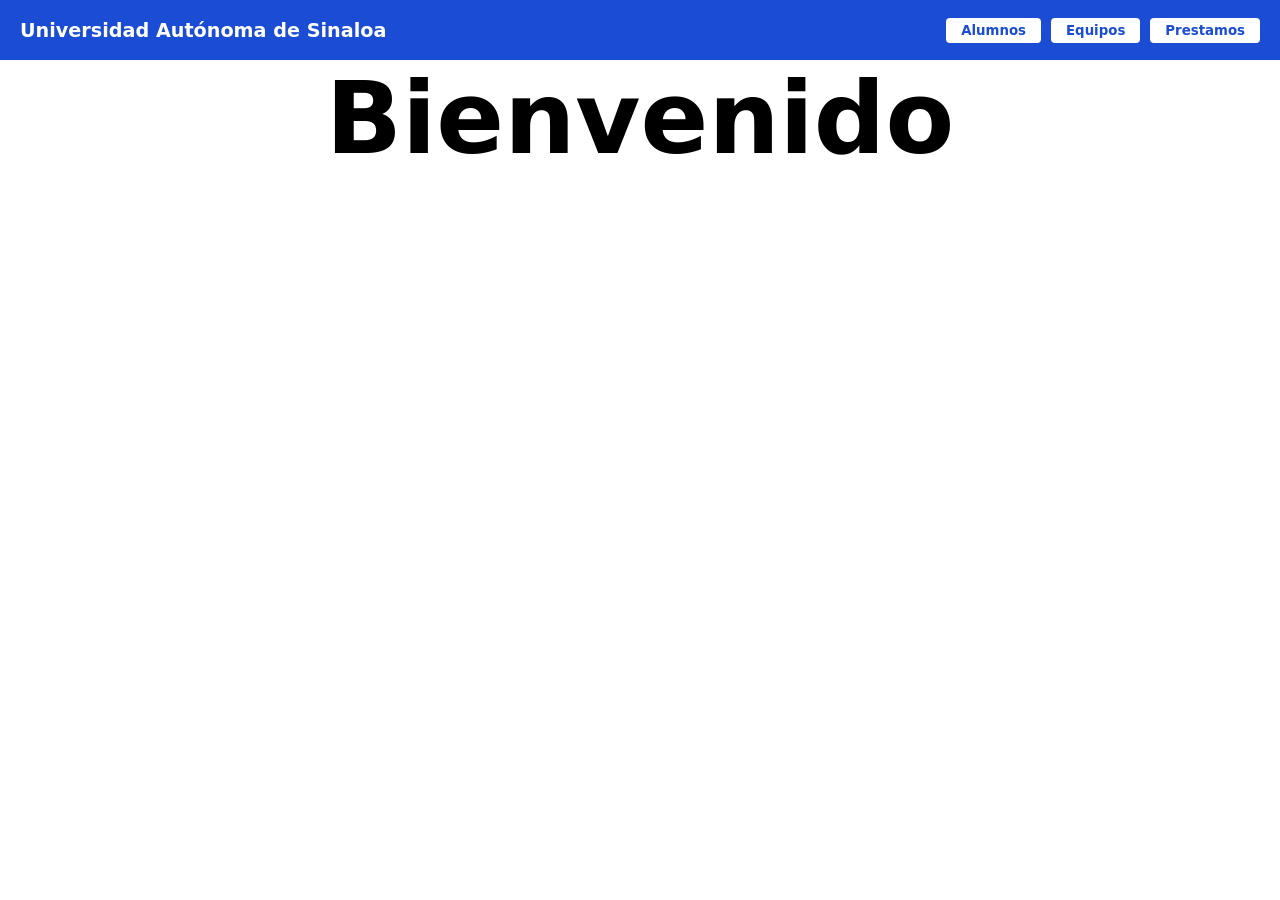
==== index.html @ 99352b66 "Add files via upload" ====
<!DOCTYPE html>
<html lang="es">

<head>
    <meta charset="UTF-8">
    <meta name="viewport" content="width=device-width, initial-scale=1.0">
    <title>UAS - Gestión</title>
      <link rel="stylesheet" href="style.css">
</head>

<body>

    <nav>
        <h1>Universidad Autónoma de Sinaloa</h1>

        <div class="botones">
            <button onclick="window.location.href='Alumnos.html'">
                Alumnos
            </button>

            <button onclick="window.location.href='equipos.html'">
                Equipos
            </button>
            <button onclick="window.location.href='prestamos.html'">
                Prestamos
            </button>
        </div>
    </nav>
    <div>
        <h1 style="color: black; text-align: center; font-size: 100px;">Bienvenido</h1>


    </div>
</body>

</html>
---- style.css ----
* {
            padding: 0;
            margin: 0;
            box-sizing: border-box; 
            font-family:system-ui, -apple-system, BlinkMacSystemFont, 'Segoe UI', Roboto, Oxygen, Ubuntu, Cantarell, 'Open Sans', 'Helvetica Neue', sans-serif;
        }

        nav {
            background-color: rgb(26, 76, 212);
            height: 60px;
            display: flex;
            align-items: center; 
            justify-content: space-between; 
            padding: 0 20px;
        }

        .botones {
            display: flex;
            gap: 10px; 
        }

        h1 {
            color: white;
            font-size: 1.2rem;
            font-weight: 900;
        }

        button {
            padding: 5px 15px;
            cursor: pointer;
            border-radius: 4px;
            border: none;
            background-color: white;
            color: rgb(26, 76, 212);
            font-weight: bold;
            transition: 0.3s;
        }

        button:hover {
            background-color: #e0e0e0;
        }
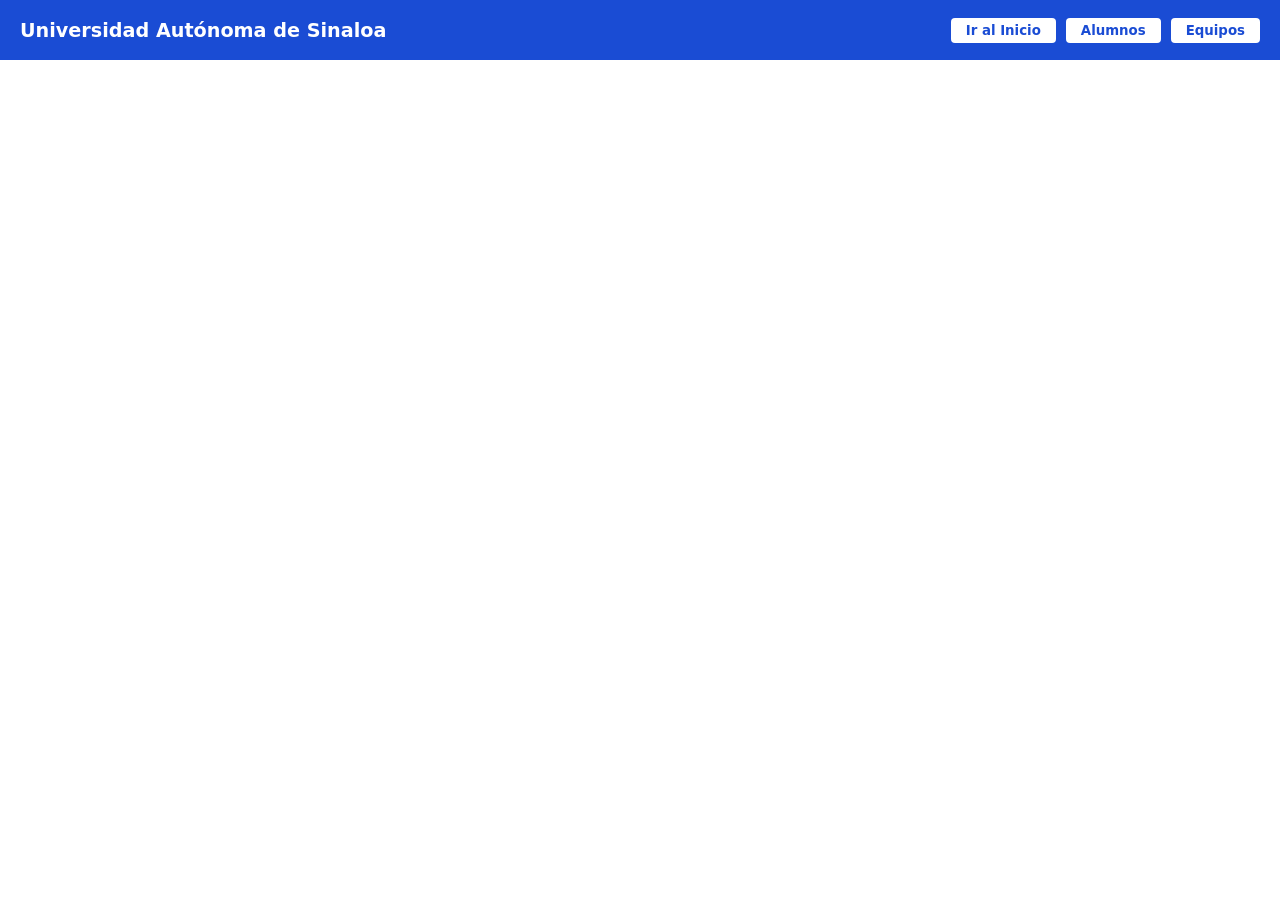
==== commit bbd51b04: "Update and rename prestamos.html to index.html" ====
--- a/index.html
+++ b/index.html
@@ -1,36 +1,31 @@
 <!DOCTYPE html>
 <html lang="es">
-
 <head>
     <meta charset="UTF-8">
     <meta name="viewport" content="width=device-width, initial-scale=1.0">
     <title>UAS - Gestión</title>
-      <link rel="stylesheet" href="style.css">
+    <link rel="stylesheet" href="style.css">
 </head>
-
 <body>
-
+  
     <nav>
         <h1>Universidad Autónoma de Sinaloa</h1>
-
+     
         <div class="botones">
-            <button onclick="window.location.href='Alumnos.html'">
+          <button onclick="window.location.href='index.html'">
+    Ir al Inicio
+</button>
+            
+          <button onclick="window.location.href='Alumnos.html'">
                 Alumnos
             </button>
 
             <button onclick="window.location.href='equipos.html'">
                 Equipos
             </button>
-            <button onclick="window.location.href='prestamos.html'">
-                Prestamos
-            </button>
+           
         </div>
     </nav>
-    <div>
-        <h1 style="color: black; text-align: center; font-size: 100px;">Bienvenido</h1>
 
-
-    </div>
 </body>
-
-</html>+</html>
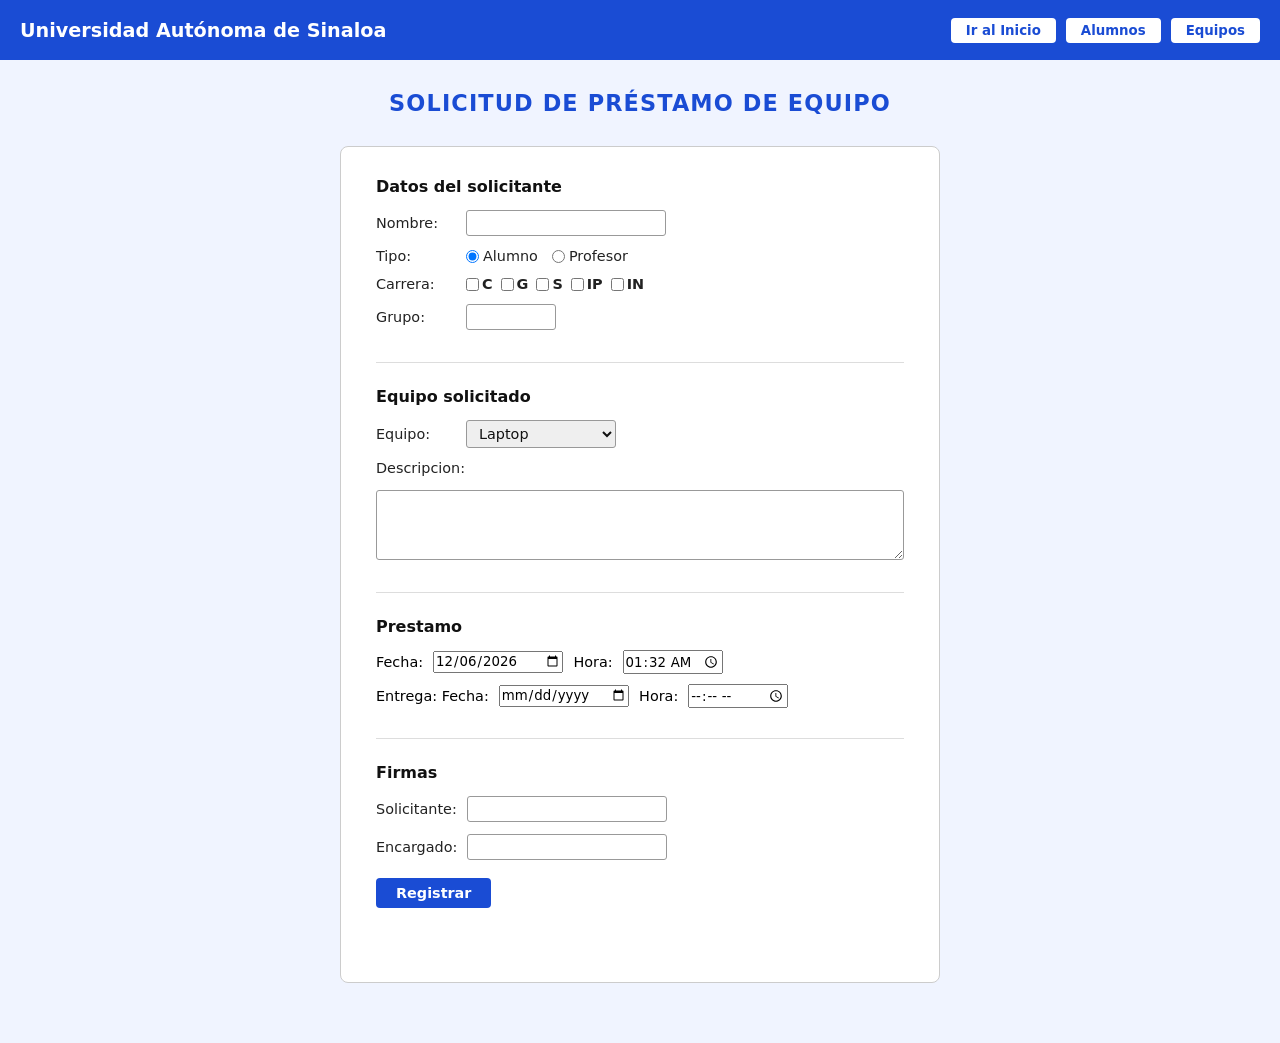
==== commit 824d8457: "Rename prestamos.html to index.html" ====
--- a/index.html
+++ b/index.html
@@ -1,31 +1,332 @@
-<!DOCTYPE html>
-<html lang="es">
-<head>
-    <meta charset="UTF-8">
-    <meta name="viewport" content="width=device-width, initial-scale=1.0">
-    <title>UAS - Gestión</title>
-    <link rel="stylesheet" href="style.css">
-</head>
-<body>
-  
-    <nav>
-        <h1>Universidad Autónoma de Sinaloa</h1>
-     
-        <div class="botones">
-          <button onclick="window.location.href='index.html'">
-    Ir al Inicio
-</button>
-            
-          <button onclick="window.location.href='Alumnos.html'">
-                Alumnos
-            </button>
-
-            <button onclick="window.location.href='equipos.html'">
-                Equipos
-            </button>
-           
-        </div>
-    </nav>
-
-</body>
-</html>
+<!DOCTYPE html>
+<html lang="es">
+<head>
+    <meta charset="UTF-8">
+    <meta name="viewport" content="width=device-width, initial-scale=1.0">
+    <title>UAS - Préstamo de Equipo</title>
+    <link rel="stylesheet" href="style.css">
+    <style>
+        body {
+            background: #f0f4ff;
+        }
+
+        .page-title {
+            text-align: center;
+            padding: 30px 0 10px;
+            font-size: 1.4rem;
+            font-weight: 900;
+            color: rgb(26, 76, 212);
+            letter-spacing: 0.05em;
+            text-transform: uppercase;
+        }
+
+        .form-container {
+            max-width: 600px;
+            margin: 20px auto 60px;
+            background: white;
+            border: 1px solid #ccc;
+            border-radius: 8px;
+            padding: 30px 35px;
+        }
+
+        .section {
+            margin-bottom: 24px;
+            padding-bottom: 20px;
+            border-bottom: 1px solid #ddd;
+        }
+
+        .section:last-of-type {
+            border-bottom: none;
+        }
+
+        .section h2 {
+            font-size: 1rem;
+            font-weight: 800;
+            color: #111;
+            margin-bottom: 14px;
+        }
+
+        .field {
+            display: flex;
+            align-items: center;
+            gap: 10px;
+            margin-bottom: 12px;
+            flex-wrap: wrap;
+        }
+
+        .field label {
+            font-size: 0.9rem;
+            color: #222;
+            min-width: 80px;
+        }
+
+        .field input[type="text"],
+        .field select {
+            border: 1px solid #999;
+            border-radius: 3px;
+            padding: 4px 8px;
+            font-size: 0.9rem;
+            font-family: inherit;
+            color: #111;
+        }
+
+        .field input[type="text"] { width: 200px; }
+        .field select { width: 150px; }
+
+        .field textarea {
+            width: 100%;
+            height: 70px;
+            resize: vertical;
+            margin-top: 4px;
+            border: 1px solid #999;
+            border-radius: 3px;
+            padding: 6px 8px;
+            font-size: 0.9rem;
+            font-family: inherit;
+        }
+
+        .field input[type="date"],
+        .field input[type="time"] {
+            border: 1px solid #999;
+            border-radius: 3px;
+            padding: 4px 8px;
+            font-size: 0.9rem;
+            font-family: inherit;
+        }
+
+        .carrera-row {
+            display: flex;
+            align-items: center;
+            gap: 8px;
+            flex-wrap: wrap;
+            font-size: 0.9rem;
+        }
+
+        .carrera-row label {
+            display: flex;
+            align-items: center;
+            gap: 3px;
+            min-width: auto;
+            font-weight: 600;
+        }
+
+        .radio-row {
+            display: flex;
+            align-items: center;
+            gap: 14px;
+            font-size: 0.9rem;
+        }
+
+        .radio-row label {
+            display: flex;
+            align-items: center;
+            gap: 4px;
+            min-width: auto;
+        }
+
+        .fecha-row {
+            display: flex;
+            align-items: center;
+            gap: 10px;
+            margin-bottom: 10px;
+            font-size: 0.9rem;
+            flex-wrap: wrap;
+        }
+
+        .btn-registrar {
+            background-color: rgb(26, 76, 212);
+            color: white;
+            border: none;
+            padding: 7px 20px;
+            border-radius: 4px;
+            font-size: 0.9rem;
+            font-weight: 700;
+            cursor: pointer;
+            transition: 0.2s;
+            margin-top: 6px;
+        }
+
+        .btn-registrar:hover {
+            background-color: rgb(18, 55, 160);
+        }
+
+        #toast {
+            display: none;
+            position: fixed;
+            bottom: 24px;
+            right: 24px;
+            background: rgb(26, 76, 212);
+            color: white;
+            padding: 10px 20px;
+            border-radius: 6px;
+            font-size: 0.88rem;
+            font-weight: 600;
+            box-shadow: 0 3px 12px rgba(0,0,0,0.2);
+        }
+    </style>
+</head>
+<body>
+
+    <nav>
+        <h1>Universidad Autónoma de Sinaloa</h1>
+        <div class="botones">
+            <button onclick="window.location.href='index.html'">Ir al Inicio</button>
+            <button onclick="window.location.href='Alumnos.html'">Alumnos</button>
+            <button onclick="window.location.href='equipos.html'">Equipos</button>
+        </div>
+    </nav>
+
+    <p class="page-title">Solicitud de Préstamo de Equipo</p>
+
+    <div class="form-container">
+
+        <!-- Datos del solicitante -->
+        <div class="section">
+            <h2>Datos del solicitante</h2>
+
+            <div class="field">
+                <label>Nombre:</label>
+                <input type="text" id="nombre">
+            </div>
+
+            <div class="field">
+                <label>Tipo:</label>
+                <div class="radio-row">
+                    <label><input type="radio" name="tipo" value="Alumno" checked> Alumno</label>
+                    <label><input type="radio" name="tipo" value="Profesor"> Profesor</label>
+                </div>
+            </div>
+
+            <div class="field">
+                <label>Carrera:</label>
+                <div class="carrera-row">
+                    <label><input type="checkbox" name="carrera" value="C"> C</label>
+                    <label><input type="checkbox" name="carrera" value="G"> G</label>
+                    <label><input type="checkbox" name="carrera" value="S"> S</label>
+                    <label><input type="checkbox" name="carrera" value="IP"> IP</label>
+                    <label><input type="checkbox" name="carrera" value="IN"> IN</label>
+                </div>
+            </div>
+
+            <div class="field">
+                <label>Grupo:</label>
+                <input type="text" id="grupo" style="width:90px;" maxlength="5">
+            </div>
+        </div>
+
+        <!-- Equipo solicitado -->
+        <div class="section">
+            <h2>Equipo solicitado</h2>
+
+            <div class="field">
+                <label>Equipo:</label>
+                <select id="equipo">
+                    <option>Laptop</option>
+                    <option>Cañón / Proyector</option>
+                    <option>Cable HDMI</option>
+                    <option>Extension</option>
+                    <option>Tablet</option>
+                    <option>Otro</option>
+                </select>
+            </div>
+
+            <div class="field" style="flex-direction:column; align-items:flex-start;">
+                <label>Descripcion:</label>
+                <textarea id="descripcion"></textarea>
+            </div>
+        </div>
+
+        <!-- Prestamo -->
+        <div class="section">
+            <h2>Prestamo</h2>
+
+            <div class="fecha-row">
+                <label>Fecha:</label>
+                <input type="date" id="fecha-prestamo">
+                <label>Hora:</label>
+                <input type="time" id="hora-prestamo">
+            </div>
+
+            <div class="fecha-row">
+                <label>Entrega: Fecha:</label>
+                <input type="date" id="fecha-entrega">
+                <label>Hora:</label>
+                <input type="time" id="hora-entrega">
+            </div>
+        </div>
+
+        <!-- Firmas -->
+        <div class="section">
+            <h2>Firmas</h2>
+
+            <div class="field">
+                <label>Solicitante:</label>
+                <input type="text" id="firma-solicitante">
+            </div>
+
+            <div class="field">
+                <label>Encargado:</label>
+                <input type="text" id="firma-encargado">
+            </div>
+
+            <button class="btn-registrar" onclick="registrar()">Registrar</button>
+        </div>
+
+    </div>
+
+    <div id="toast">✅ Préstamo registrado correctamente.</div>
+
+    <script>
+        const now = new Date();
+        document.getElementById('fecha-prestamo').value = now.toISOString().split('T')[0];
+        document.getElementById('hora-prestamo').value = now.toTimeString().slice(0, 5);
+
+        function registrar() {
+            const nombre = document.getElementById('nombre').value.trim();
+            const grupo  = document.getElementById('grupo').value.trim();
+            const fechaP = document.getElementById('fecha-prestamo').value;
+
+            if (!nombre || !grupo || !fechaP) {
+                alert('Por favor completa: Nombre, Grupo y Fecha de préstamo.');
+                return;
+            }
+
+            const registro = {
+                id: Date.now(),
+                nombre,
+                tipo: document.querySelector('input[name="tipo"]:checked').value,
+                carreras: [...document.querySelectorAll('input[name="carrera"]:checked')].map(c => c.value).join(', ') || '—',
+                grupo,
+                equipo: document.getElementById('equipo').value,
+                descripcion: document.getElementById('descripcion').value.trim(),
+                fechaPrestamo: fechaP,
+                horaPrestamo: document.getElementById('hora-prestamo').value,
+                fechaEntrega: document.getElementById('fecha-entrega').value,
+                horaEntrega: document.getElementById('hora-entrega').value,
+                firmaSolicitante: document.getElementById('firma-solicitante').value.trim(),
+                firmaEncargado: document.getElementById('firma-encargado').value.trim()
+            };
+
+            const lista = JSON.parse(localStorage.getItem('uas_prestamos') || '[]');
+            lista.unshift(registro);
+            localStorage.setItem('uas_prestamos', JSON.stringify(lista));
+
+            const toast = document.getElementById('toast');
+            toast.style.display = 'block';
+            setTimeout(() => toast.style.display = 'none', 2800);
+
+            // Reset form
+            document.getElementById('nombre').value = '';
+            document.getElementById('grupo').value = '';
+            document.getElementById('descripcion').value = '';
+            document.getElementById('fecha-entrega').value = '';
+            document.getElementById('hora-entrega').value = '';
+            document.getElementById('firma-solicitante').value = '';
+            document.getElementById('firma-encargado').value = '';
+            document.querySelectorAll('input[name="carrera"]').forEach(c => c.checked = false);
+            document.querySelector('input[name="tipo"][value="Alumno"]').checked = true;
+        }
+    </script>
+
+</body>
+</html>
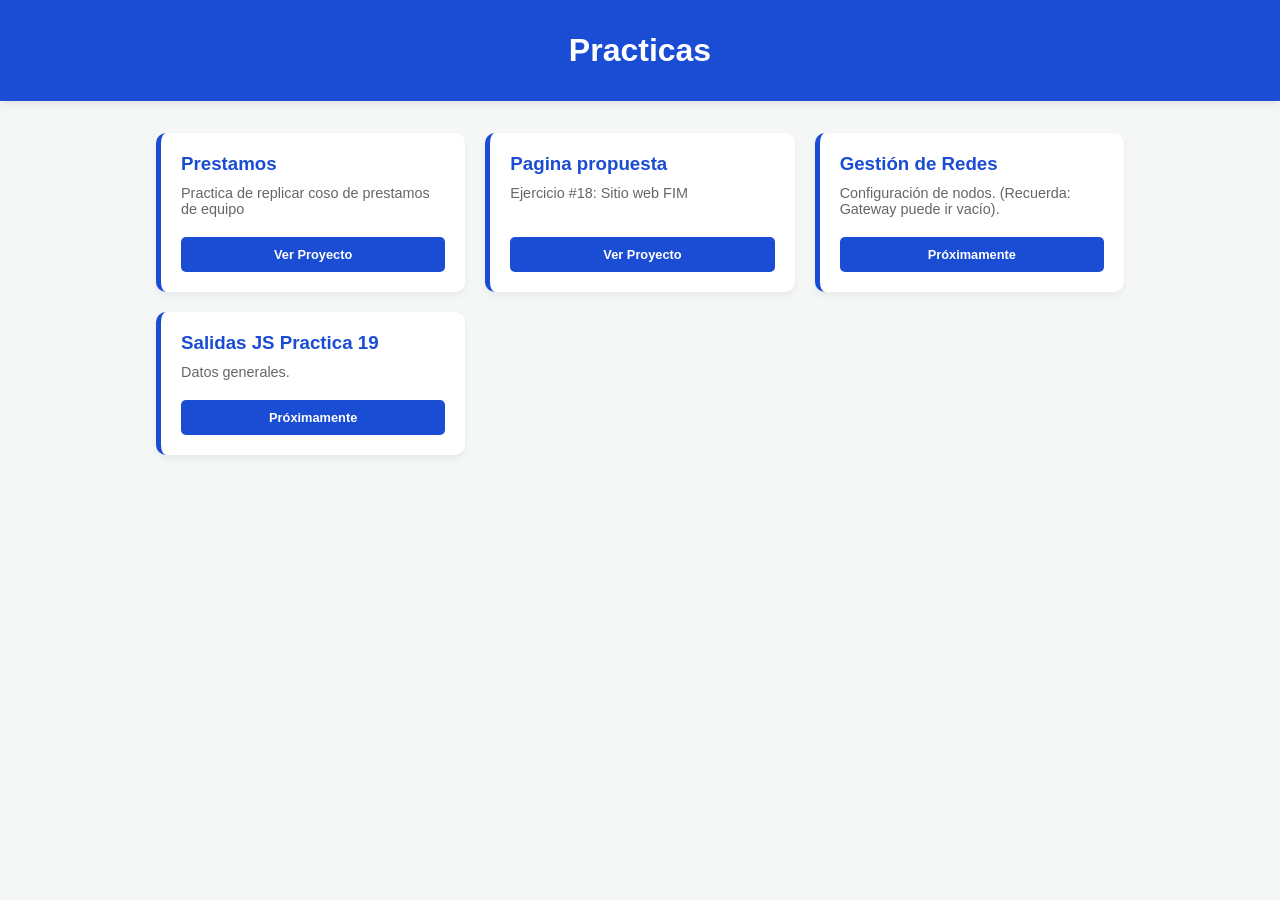
==== commit 063498bc: "Json" ====
--- a/index.html
+++ b/index.html
@@ -3,330 +3,128 @@
 <head>
     <meta charset="UTF-8">
     <meta name="viewport" content="width=device-width, initial-scale=1.0">
-    <title>UAS - Préstamo de Equipo</title>
-    <link rel="stylesheet" href="style.css">
+    <title>Mis Prácticas - UAS</title>
     <style>
-        body {
-            background: #f0f4ff;
+        :root {
+            --primary: #1a4cd4; /* El azul UAS que usaste */
+            --bg: #f4f7f6;
+            --text: #333;
         }
 
-        .page-title {
-            text-align: center;
-            padding: 30px 0 10px;
-            font-size: 1.4rem;
-            font-weight: 900;
-            color: rgb(26, 76, 212);
-            letter-spacing: 0.05em;
-            text-transform: uppercase;
+        * {
+            box-sizing: border-box;
+            margin: 0;
+            padding: 0;
+            font-family: 'Segoe UI', sans-serif;
         }
 
-        .form-container {
-            max-width: 600px;
-            margin: 20px auto 60px;
-            background: white;
-            border: 1px solid #ccc;
-            border-radius: 8px;
-            padding: 30px 35px;
+        body {
+            background-color: var(--bg);
+            color: var(--text);
         }
 
-        .section {
-            margin-bottom: 24px;
-            padding-bottom: 20px;
-            border-bottom: 1px solid #ddd;
+        header {
+            background-color: var(--primary);
+            color: white;
+            padding: 2rem;
+            text-align: center;
+            box-shadow: 0 2px 10px rgba(0,0,0,0.1);
         }
 
-        .section:last-of-type {
-            border-bottom: none;
+        .container {
+            max-width: 1000px;
+            margin: 2rem auto;
+            padding: 0 1rem;
         }
 
-        .section h2 {
-            font-size: 1rem;
-            font-weight: 800;
-            color: #111;
-            margin-bottom: 14px;
+        .grid-practicas {
+            display: grid;
+            grid-template-columns: repeat(auto-fit, minmax(280px, 1fr));
+            gap: 20px;
         }
 
-        .field {
+        .card {
+            background: white;
+            border-radius: 10px;
+            padding: 20px;
+            box-shadow: 0 4px 6px rgba(0,0,0,0.05);
+            transition: transform 0.2s;
+            border-left: 5px solid var(--primary);
             display: flex;
-            align-items: center;
-            gap: 10px;
-            margin-bottom: 12px;
-            flex-wrap: wrap;
+            flex-direction: column;
+            justify-content: space-between;
         }
 
-        .field label {
-            font-size: 0.9rem;
-            color: #222;
-            min-width: 80px;
+        .card:hover {
+            transform: translateY(-5px);
+            box-shadow: 0 8px 15px rgba(0,0,0,0.1);
         }
 
-        .field input[type="text"],
-        .field select {
-            border: 1px solid #999;
-            border-radius: 3px;
-            padding: 4px 8px;
-            font-size: 0.9rem;
-            font-family: inherit;
-            color: #111;
+        .card h3 {
+            margin-bottom: 10px;
+            color: var(--primary);
         }
 
-        .field input[type="text"] { width: 200px; }
-        .field select { width: 150px; }
-
-        .field textarea {
-            width: 100%;
-            height: 70px;
-            resize: vertical;
-            margin-top: 4px;
-            border: 1px solid #999;
-            border-radius: 3px;
-            padding: 6px 8px;
+        .card p {
             font-size: 0.9rem;
-            font-family: inherit;
+            color: #666;
+            margin-bottom: 20px;
         }
 
-        .field input[type="date"],
-        .field input[type="time"] {
-            border: 1px solid #999;
-            border-radius: 3px;
-            padding: 4px 8px;
-            font-size: 0.9rem;
-            font-family: inherit;
-        }
-
-        .carrera-row {
-            display: flex;
-            align-items: center;
-            gap: 8px;
-            flex-wrap: wrap;
-            font-size: 0.9rem;
-        }
-
-        .carrera-row label {
-            display: flex;
-            align-items: center;
-            gap: 3px;
-            min-width: auto;
-            font-weight: 600;
-        }
-
-        .radio-row {
-            display: flex;
-            align-items: center;
-            gap: 14px;
-            font-size: 0.9rem;
-        }
-
-        .radio-row label {
-            display: flex;
-            align-items: center;
-            gap: 4px;
-            min-width: auto;
-        }
-
-        .fecha-row {
-            display: flex;
-            align-items: center;
-            gap: 10px;
-            margin-bottom: 10px;
-            font-size: 0.9rem;
-            flex-wrap: wrap;
-        }
-
-        .btn-registrar {
-            background-color: rgb(26, 76, 212);
+        .btn-ver {
+            text-decoration: none;
+            background: var(--primary);
             color: white;
-            border: none;
-            padding: 7px 20px;
-            border-radius: 4px;
-            font-size: 0.9rem;
-            font-weight: 700;
-            cursor: pointer;
-            transition: 0.2s;
-            margin-top: 6px;
-        }
-
-        .btn-registrar:hover {
-            background-color: rgb(18, 55, 160);
-        }
-
-        #toast {
-            display: none;
-            position: fixed;
-            bottom: 24px;
-            right: 24px;
-            background: rgb(26, 76, 212);
-            color: white;
-            padding: 10px 20px;
-            border-radius: 6px;
-            font-size: 0.88rem;
-            font-weight: 600;
-            box-shadow: 0 3px 12px rgba(0,0,0,0.2);
+            text-align: center;
+            padding: 10px;
+            border-radius: 5px;
+            font-weight: bold;
+            font-size: 0.8rem;
         }
     </style>
 </head>
 <body>
 
-    <nav>
-        <h1>Universidad Autónoma de Sinaloa</h1>
-        <div class="botones">
-            <button onclick="window.location.href='index.html'">Ir al Inicio</button>
-            <button onclick="window.location.href='Alumnos.html'">Alumnos</button>
-            <button onclick="window.location.href='equipos.html'">Equipos</button>
-        </div>
-    </nav>
+    <header>
+        <h1>Practicas</h1>
+    </header>
 
-    <p class="page-title">Solicitud de Préstamo de Equipo</p>
-
-    <div class="form-container">
-
-        <!-- Datos del solicitante -->
-        <div class="section">
-            <h2>Datos del solicitante</h2>
-
-            <div class="field">
-                <label>Nombre:</label>
-                <input type="text" id="nombre">
+    <div class="container">
+        <div class="grid-practicas">
+            
+            <div class="card">
+                <div>
+                    <h3>Prestamos</h3>
+                    <p>Practica de replicar coso de prestamos de equipo</p>
+                </div>
+                <a href="Prestamos.html" class="btn-ver">Ver Proyecto</a>
             </div>
 
-            <div class="field">
-                <label>Tipo:</label>
-                <div class="radio-row">
-                    <label><input type="radio" name="tipo" value="Alumno" checked> Alumno</label>
-                    <label><input type="radio" name="tipo" value="Profesor"> Profesor</label>
+            <div class="card">
+                <div>
+                    <h3>Pagina propuesta</h3>
+                    <p>Ejercicio #18: Sitio web FIM</p>
                 </div>
+                <a href="FimPropuesta.html" class="btn-ver">Ver Proyecto</a>
             </div>
 
-            <div class="field">
-                <label>Carrera:</label>
-                <div class="carrera-row">
-                    <label><input type="checkbox" name="carrera" value="C"> C</label>
-                    <label><input type="checkbox" name="carrera" value="G"> G</label>
-                    <label><input type="checkbox" name="carrera" value="S"> S</label>
-                    <label><input type="checkbox" name="carrera" value="IP"> IP</label>
-                    <label><input type="checkbox" name="carrera" value="IN"> IN</label>
+            <div class="card">
+                <div>
+                    <h3>Gestión de Redes</h3>
+                    <p>Configuración de nodos. (Recuerda: Gateway puede ir vacío).</p>
                 </div>
+                <a href="#" class="btn-ver">Próximamente</a>
+            </div>
+<div class="card">
+                <div>
+                    <h3>Salidas JS Practica 19</h3>
+                    <p>Datos generales.</p>
+                </div>
+                <a href="Json/P19.html" class="btn-ver">Próximamente</a>
             </div>
 
-            <div class="field">
-                <label>Grupo:</label>
-                <input type="text" id="grupo" style="width:90px;" maxlength="5">
-            </div>
         </div>
-
-        <!-- Equipo solicitado -->
-        <div class="section">
-            <h2>Equipo solicitado</h2>
-
-            <div class="field">
-                <label>Equipo:</label>
-                <select id="equipo">
-                    <option>Laptop</option>
-                    <option>Cañón / Proyector</option>
-                    <option>Cable HDMI</option>
-                    <option>Extension</option>
-                    <option>Tablet</option>
-                    <option>Otro</option>
-                </select>
-            </div>
-
-            <div class="field" style="flex-direction:column; align-items:flex-start;">
-                <label>Descripcion:</label>
-                <textarea id="descripcion"></textarea>
-            </div>
-        </div>
-
-        <!-- Prestamo -->
-        <div class="section">
-            <h2>Prestamo</h2>
-
-            <div class="fecha-row">
-                <label>Fecha:</label>
-                <input type="date" id="fecha-prestamo">
-                <label>Hora:</label>
-                <input type="time" id="hora-prestamo">
-            </div>
-
-            <div class="fecha-row">
-                <label>Entrega: Fecha:</label>
-                <input type="date" id="fecha-entrega">
-                <label>Hora:</label>
-                <input type="time" id="hora-entrega">
-            </div>
-        </div>
-
-        <!-- Firmas -->
-        <div class="section">
-            <h2>Firmas</h2>
-
-            <div class="field">
-                <label>Solicitante:</label>
-                <input type="text" id="firma-solicitante">
-            </div>
-
-            <div class="field">
-                <label>Encargado:</label>
-                <input type="text" id="firma-encargado">
-            </div>
-
-            <button class="btn-registrar" onclick="registrar()">Registrar</button>
-        </div>
-
     </div>
 
-    <div id="toast">✅ Préstamo registrado correctamente.</div>
-
-    <script>
-        const now = new Date();
-        document.getElementById('fecha-prestamo').value = now.toISOString().split('T')[0];
-        document.getElementById('hora-prestamo').value = now.toTimeString().slice(0, 5);
-
-        function registrar() {
-            const nombre = document.getElementById('nombre').value.trim();
-            const grupo  = document.getElementById('grupo').value.trim();
-            const fechaP = document.getElementById('fecha-prestamo').value;
-
-            if (!nombre || !grupo || !fechaP) {
-                alert('Por favor completa: Nombre, Grupo y Fecha de préstamo.');
-                return;
-            }
-
-            const registro = {
-                id: Date.now(),
-                nombre,
-                tipo: document.querySelector('input[name="tipo"]:checked').value,
-                carreras: [...document.querySelectorAll('input[name="carrera"]:checked')].map(c => c.value).join(', ') || '—',
-                grupo,
-                equipo: document.getElementById('equipo').value,
-                descripcion: document.getElementById('descripcion').value.trim(),
-                fechaPrestamo: fechaP,
-                horaPrestamo: document.getElementById('hora-prestamo').value,
-                fechaEntrega: document.getElementById('fecha-entrega').value,
-                horaEntrega: document.getElementById('hora-entrega').value,
-                firmaSolicitante: document.getElementById('firma-solicitante').value.trim(),
-                firmaEncargado: document.getElementById('firma-encargado').value.trim()
-            };
-
-            const lista = JSON.parse(localStorage.getItem('uas_prestamos') || '[]');
-            lista.unshift(registro);
-            localStorage.setItem('uas_prestamos', JSON.stringify(lista));
-
-            const toast = document.getElementById('toast');
-            toast.style.display = 'block';
-            setTimeout(() => toast.style.display = 'none', 2800);
-
-            // Reset form
-            document.getElementById('nombre').value = '';
-            document.getElementById('grupo').value = '';
-            document.getElementById('descripcion').value = '';
-            document.getElementById('fecha-entrega').value = '';
-            document.getElementById('hora-entrega').value = '';
-            document.getElementById('firma-solicitante').value = '';
-            document.getElementById('firma-encargado').value = '';
-            document.querySelectorAll('input[name="carrera"]').forEach(c => c.checked = false);
-            document.querySelector('input[name="tipo"][value="Alumno"]').checked = true;
-        }
-    </script>
-
 </body>
-</html>
+</html>
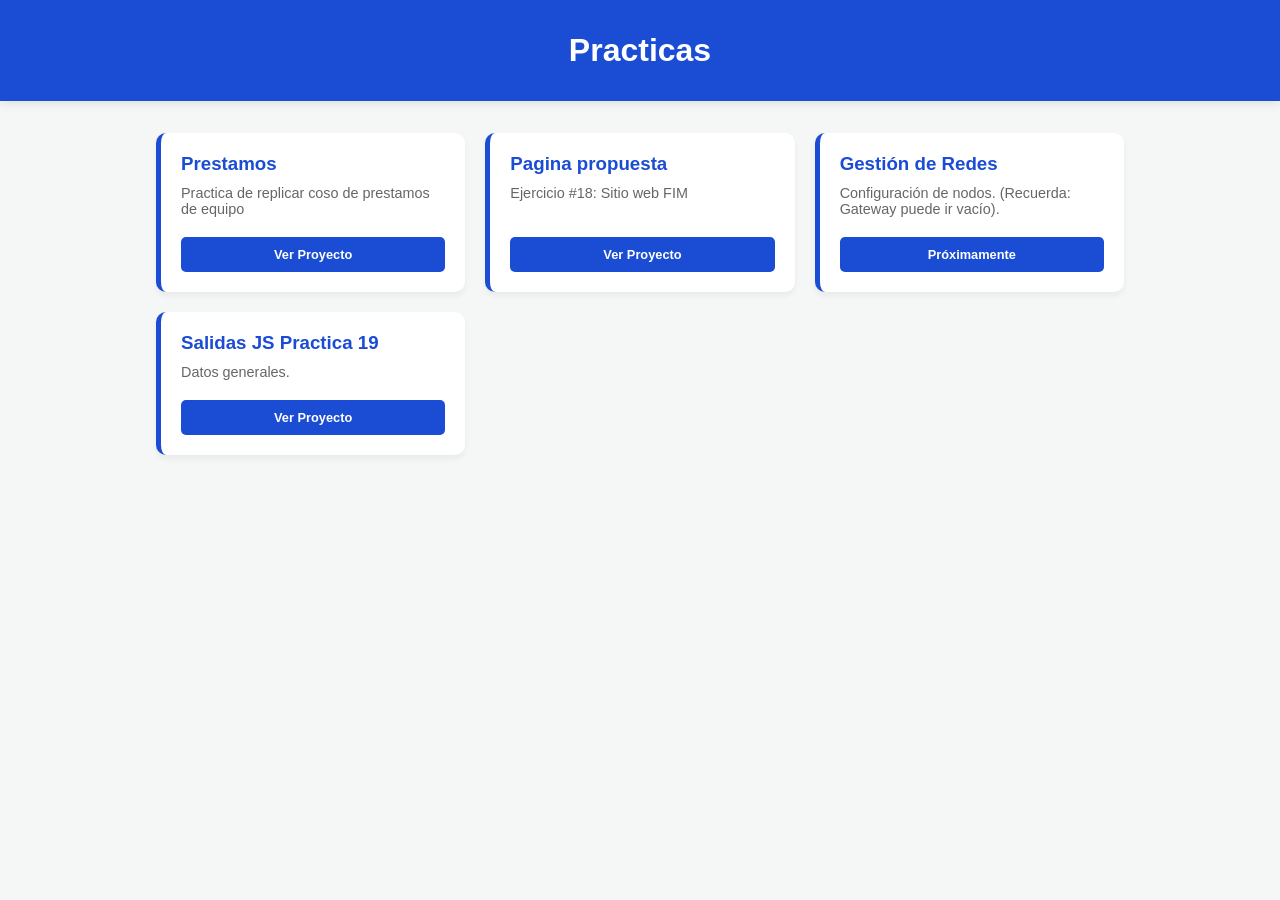
==== commit 6a7a8d09: "Json" ====
--- a/index.html
+++ b/index.html
@@ -1,12 +1,14 @@
 <!DOCTYPE html>
 <html lang="es">
+
 <head>
     <meta charset="UTF-8">
     <meta name="viewport" content="width=device-width, initial-scale=1.0">
     <title>Mis Prácticas - UAS</title>
     <style>
         :root {
-            --primary: #1a4cd4; /* El azul UAS que usaste */
+            --primary: #1a4cd4;
+            /* El azul UAS que usaste */
             --bg: #f4f7f6;
             --text: #333;
         }
@@ -28,7 +30,7 @@
             color: white;
             padding: 2rem;
             text-align: center;
-            box-shadow: 0 2px 10px rgba(0,0,0,0.1);
+            box-shadow: 0 2px 10px rgba(0, 0, 0, 0.1);
         }
 
         .container {
@@ -47,7 +49,7 @@
             background: white;
             border-radius: 10px;
             padding: 20px;
-            box-shadow: 0 4px 6px rgba(0,0,0,0.05);
+            box-shadow: 0 4px 6px rgba(0, 0, 0, 0.05);
             transition: transform 0.2s;
             border-left: 5px solid var(--primary);
             display: flex;
@@ -57,7 +59,7 @@
 
         .card:hover {
             transform: translateY(-5px);
-            box-shadow: 0 8px 15px rgba(0,0,0,0.1);
+            box-shadow: 0 8px 15px rgba(0, 0, 0, 0.1);
         }
 
         .card h3 {
@@ -83,6 +85,7 @@
         }
     </style>
 </head>
+
 <body>
 
     <header>
@@ -91,7 +94,7 @@
 
     <div class="container">
         <div class="grid-practicas">
-            
+
             <div class="card">
                 <div>
                     <h3>Prestamos</h3>
@@ -115,16 +118,17 @@
                 </div>
                 <a href="#" class="btn-ver">Próximamente</a>
             </div>
-<div class="card">
+            <div class="card">
                 <div>
                     <h3>Salidas JS Practica 19</h3>
                     <p>Datos generales.</p>
                 </div>
-                <a href="Json/P19.html" class="btn-ver">Próximamente</a>
+                <a href="Json/P19.html" class="btn-ver">Ver Proyecto</a>
             </div>
 
         </div>
     </div>
 
 </body>
+
 </html>
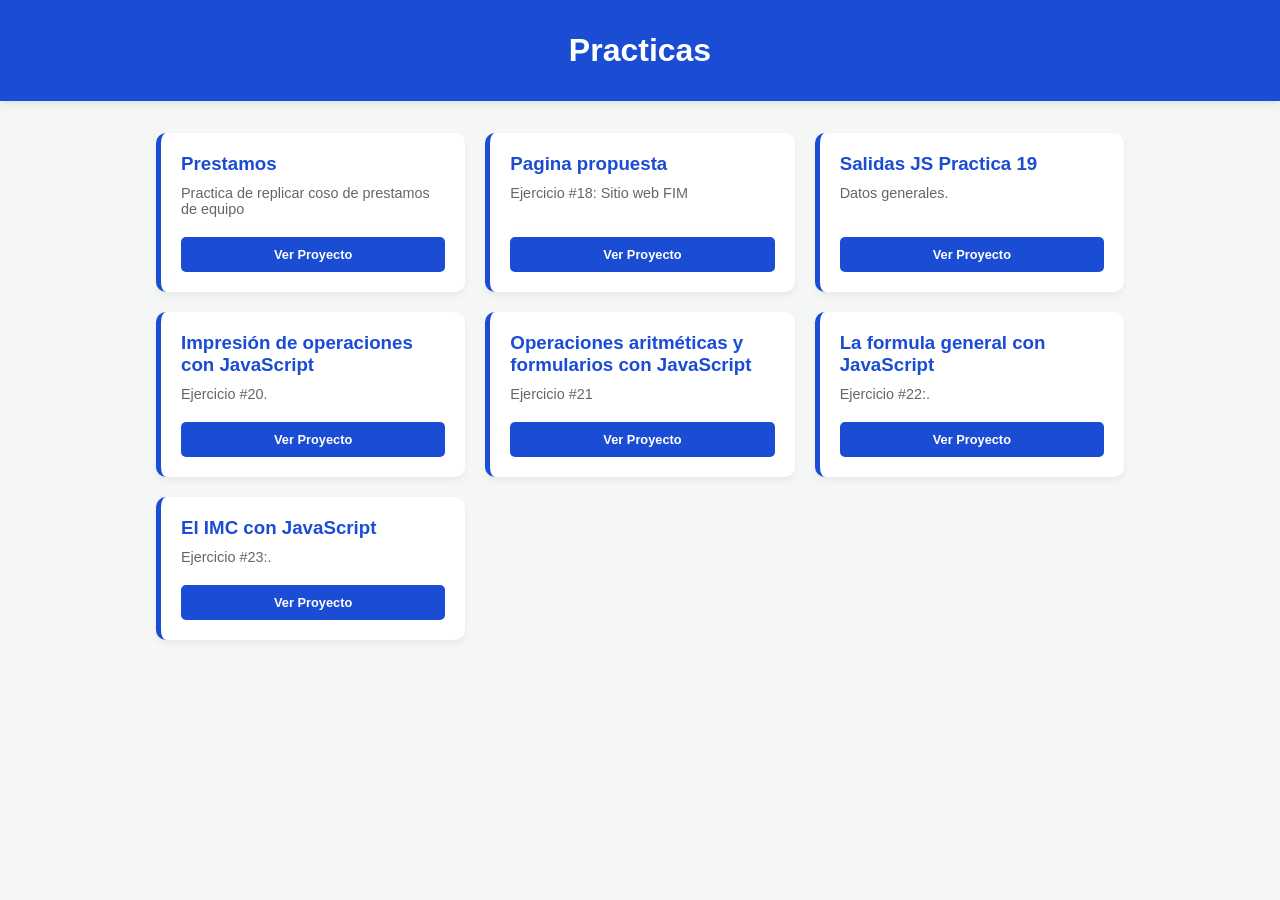
==== commit 1dcf4308: "Todo listo" ====
--- a/index.html
+++ b/index.html
@@ -111,19 +111,41 @@
                 <a href="FimPropuesta.html" class="btn-ver">Ver Proyecto</a>
             </div>
 
-            <div class="card">
-                <div>
-                    <h3>Gestión de Redes</h3>
-                    <p>Configuración de nodos. (Recuerda: Gateway puede ir vacío).</p>
-                </div>
-                <a href="#" class="btn-ver">Próximamente</a>
-            </div>
+            
             <div class="card">
                 <div>
                     <h3>Salidas JS Practica 19</h3>
                     <p>Datos generales.</p>
                 </div>
                 <a href="Json/P19.html" class="btn-ver">Ver Proyecto</a>
+            </div>
+            <div class="card">
+                <div>
+                    <h3>Impresión de operaciones con JavaScript</h3>
+                    <p>Ejercicio #20.</p>
+                </div>
+                <a href="Json/P20.html" class="btn-ver">Ver Proyecto</a>
+            </div>
+            <div class="card">
+                <div>
+                    <h3>Operaciones aritméticas y formularios con JavaScript</h3>
+                    <p>Ejercicio #21</p>
+                </div>
+                <a href="Json/P21.html" class="btn-ver">Ver Proyecto</a>
+            </div>
+            <div class="card">
+                <div>
+                    <h3>La formula general con JavaScript</h3>
+                    <p>Ejercicio #22:.</p>
+                </div>
+                <a href="Json/P22.html" class="btn-ver">Ver Proyecto</a>
+            </div>
+             <div class="card">
+                <div>
+                    <h3 > El IMC con JavaScript</h3>
+                    <p>Ejercicio #23:.</p>
+                </div>
+                <a href="Json/P23.html" class="btn-ver">Ver Proyecto</a>
             </div>
 
         </div>
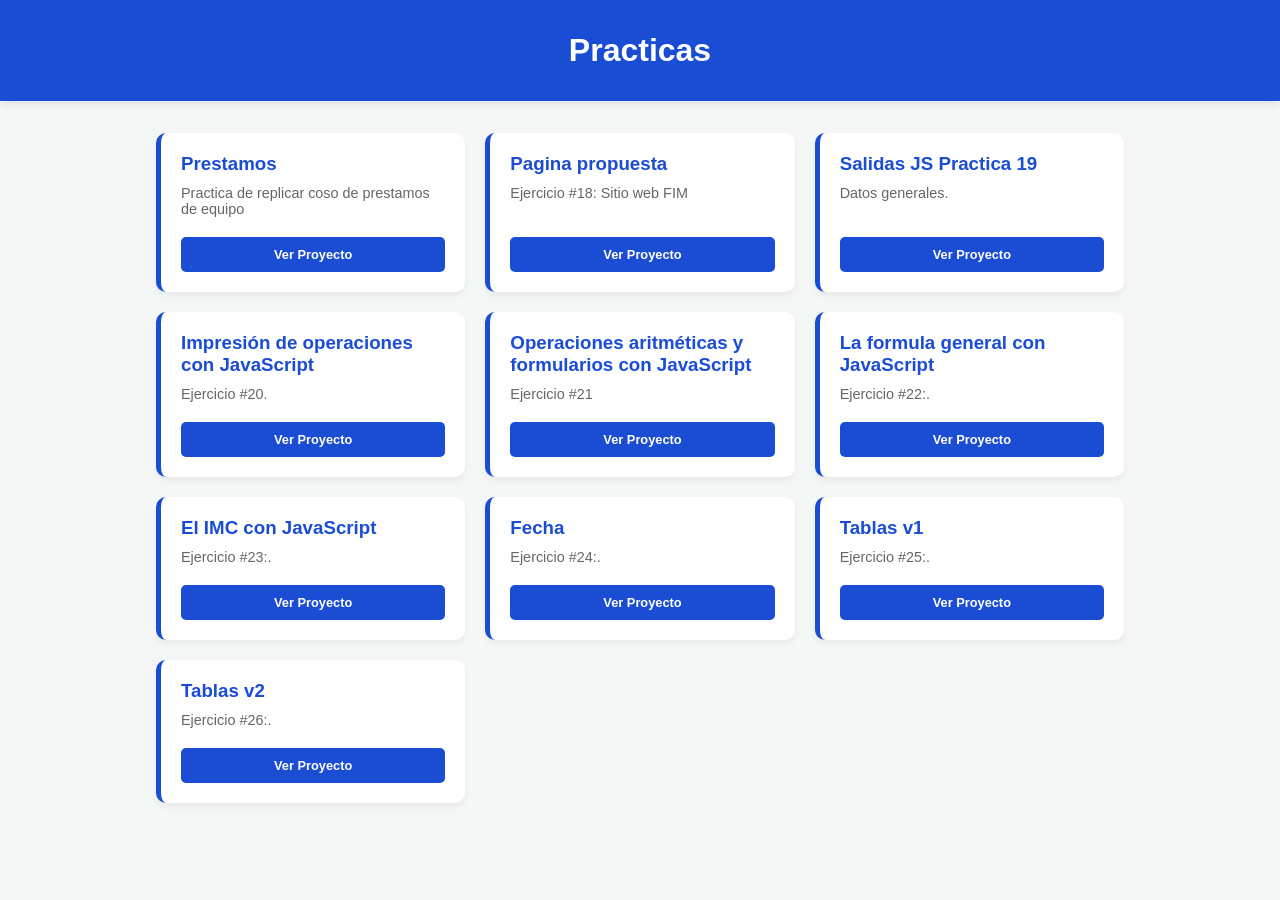
==== commit 3dae4cf2: "Práctica: Tablas dinámicas según entrada de usuario" ====
--- a/index.html
+++ b/index.html
@@ -111,7 +111,7 @@
                 <a href="FimPropuesta.html" class="btn-ver">Ver Proyecto</a>
             </div>
 
-            
+
             <div class="card">
                 <div>
                     <h3>Salidas JS Practica 19</h3>
@@ -140,14 +140,36 @@
                 </div>
                 <a href="Json/P22.html" class="btn-ver">Ver Proyecto</a>
             </div>
-             <div class="card">
+            <div class="card">
                 <div>
-                    <h3 > El IMC con JavaScript</h3>
+                    <h3> El IMC con JavaScript</h3>
                     <p>Ejercicio #23:.</p>
                 </div>
                 <a href="Json/P23.html" class="btn-ver">Ver Proyecto</a>
             </div>
 
+            <div class="card">
+                <div>
+                    <h3> Fecha</h3>
+                    <p>Ejercicio #24:.</p>
+                </div>
+                <a href="Json/P24.html" class="btn-ver">Ver Proyecto</a>
+            </div>
+
+            <div class="card">
+                <div>
+                    <h3>Tablas v1</h3>
+                    <p>Ejercicio #25:.</p>
+                </div>
+                <a href="Json/P25.html" class="btn-ver">Ver Proyecto</a>
+            </div>
+             <div class="card">
+                <div>
+                    <h3>Tablas v2</h3>
+                    <p>Ejercicio #26:.</p>
+                </div>
+                <a href="Json/P26.html" class="btn-ver">Ver Proyecto</a>
+            </div>
         </div>
     </div>
 
